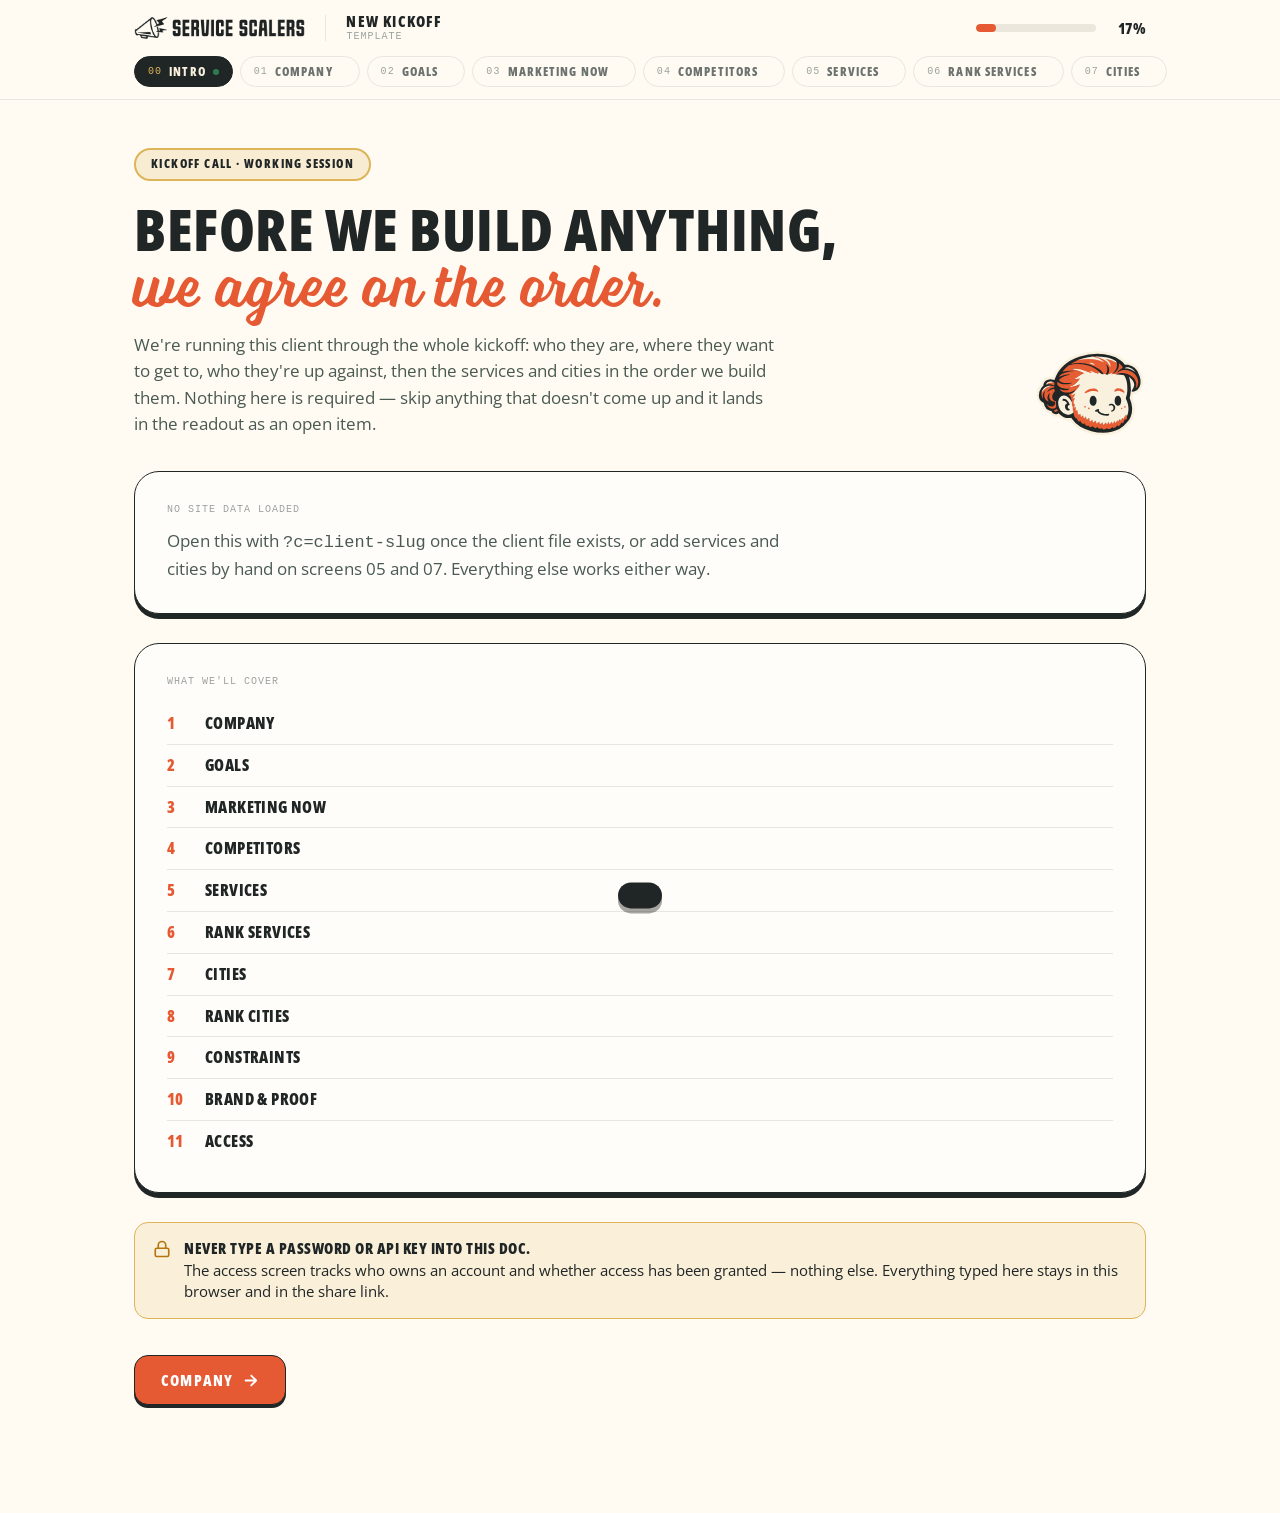
==== index.html @ 8a92b838 "Master kickoff doc — 13-module template with a client JSON contract Generalises the Benjamin Frankli" ====
<!DOCTYPE html>
<html lang="en">
<head>
<meta charset="utf-8">
<meta name="viewport" content="width=device-width, initial-scale=1">
<meta http-equiv="Content-Security-Policy" content="default-src 'self'; style-src 'self' 'unsafe-inline' https://fonts.googleapis.com; font-src 'self' https://fonts.gstatic.com; img-src 'self' data:; script-src 'self'; connect-src 'self'; base-uri 'none'; form-action 'none'; object-src 'none'">
<meta name="robots" content="noindex, nofollow">
<title>Service Scalers — Kickoff Doc</title>
<link rel="preconnect" href="https://fonts.googleapis.com">
<link rel="preconnect" href="https://fonts.gstatic.com" crossorigin>
<link rel="stylesheet" href="https://fonts.googleapis.com/css2?family=JetBrains+Mono:wght@500&display=swap">
<link rel="stylesheet" href="css/kickoff.css">
</head>
<body>

<header>
  <div class="hbar">
    <img src="assets/logo-horizontal-charcoal.png" alt="Service Scalers">
    <div class="divider"></div>
    <div class="client">
      <span id="clientName">Loading…</span>
      <span class="sub" id="clientSub">&nbsp;</span>
    </div>
    <div class="saved" id="saved">Saved</div>
    <div class="prog">
      <div class="progtrack"><div class="progfill" id="pfill" style="width:0%"></div></div>
      <div class="progpct" id="ppct">0%</div>
    </div>
  </div>
  <div class="steps" id="pills"></div>
</header>

<main class="wrap">
  <div id="boot" class="card" style="margin-top:44px">Loading kickoff…</div>
  <div class="section" id="mount"></div>
</main>

<div class="toast" id="toast"></div>

<script type="module" src="js/app.js"></script>
</body>
</html>
---- css/kickoff.css ----
/* ============================================================
   Service Scalers — Master Kickoff Doc
   Design system per noiceboom.github.io/service-scalers-design-guide
   ============================================================ */

@font-face{font-family:"OpenSansVar";src:url("../fonts/OpenSans-VariableFont.woff2") format("woff2");font-weight:300 800;font-display:swap}
@font-face{font-family:"OSCondensed";src:url("../fonts/OpenSans_Condensed-ExtraBold.woff2") format("woff2");font-weight:800;font-display:swap}
@font-face{font-family:"Voltage";src:url("../fonts/Voltage.woff2") format("woff2");font-weight:400;font-display:swap}

:root{
  --orange:#e55933; --orange-h:#c44820; --soft-orange:#fdeae1;
  --char:#202526; --cream:#f9f1de; --body:#fffbf2; --light:#fffdf9;
  --gold:#ddb458; --green-text:#4a5a53; --muted:#6b7270; --faint:#9ca29f;
  --line:#e8e6e1; --track:#ece7dc;
  --ok:#2e7d4f; --warn:#b6760f; --risk:#b54320; --setup:#7b8a85;
  --ease:cubic-bezier(.25,.46,.45,.94);
  --sh-sm:0 3px 0 0 var(--char); --sh:0 5px 0 0 var(--char); --sh-lg:0 8px 0 0 var(--char);
}

*{box-sizing:border-box}
html,body{margin:0;padding:0;background:var(--body)}
body{font-family:"OpenSansVar","Open Sans",system-ui,sans-serif;color:var(--char);
  -webkit-font-smoothing:antialiased;font-size:15px;line-height:1.55}
button{font-family:inherit;color:inherit}
input,textarea,select{font-family:inherit;color:inherit}
input:focus,textarea:focus,select:focus{outline:none}
a{color:var(--orange);text-decoration:none}
a:hover{color:var(--orange-h)}

.cond{font-family:"OSCondensed",sans-serif;font-weight:800;letter-spacing:.3px}
.mono{font-family:"JetBrains Mono",ui-monospace,monospace;letter-spacing:.6px}
.volt{font-family:"Voltage",cursive;font-weight:400;letter-spacing:0;text-transform:none;color:var(--orange)}
.wrap{max-width:1060px;margin:0 auto;padding:0 24px}
[hidden]{display:none !important}

/* ── header ───────────────────────────────────────────── */
header{position:sticky;top:0;z-index:60;background:var(--body);border-bottom:1px solid var(--line)}
.hbar{max-width:1060px;margin:0 auto;padding:14px 24px;display:flex;align-items:center;gap:20px}
.hbar img{height:24px;width:auto}
.divider{width:1px;height:26px;background:var(--line);flex:none}
.client{font-family:"OSCondensed",sans-serif;font-weight:800;font-size:15px;letter-spacing:1.2px;
  text-transform:uppercase;line-height:1;min-width:0}
.client .sub{display:block;font-family:"JetBrains Mono",monospace;font-weight:400;font-size:10px;
  letter-spacing:1px;color:var(--faint);margin-top:3px;text-transform:uppercase}
.saved{margin-left:auto;font-family:"JetBrains Mono",monospace;font-size:10px;letter-spacing:1px;
  color:var(--faint);text-transform:uppercase;white-space:nowrap;opacity:0;transition:opacity 300ms var(--ease)}
.saved.on{opacity:1}
.prog{display:flex;align-items:center;gap:12px;min-width:170px}
.progtrack{flex:1;height:8px;background:var(--track);border-radius:999px;overflow:hidden}
.progfill{height:100%;background:var(--orange);border-radius:999px;transition:width 300ms var(--ease)}
.progpct{font-family:"OSCondensed",sans-serif;font-weight:800;font-size:15px;letter-spacing:.3px;
  line-height:1;width:38px;text-align:right}

.steps{max-width:1060px;margin:0 auto;padding:0 24px 12px;display:flex;gap:7px;overflow-x:auto;scrollbar-width:none}
.steps::-webkit-scrollbar{display:none}
.pill{display:flex;align-items:center;gap:7px;background:transparent;border:1px solid var(--line);
  border-radius:999px;padding:6px 13px;cursor:pointer;white-space:nowrap;font-family:"OSCondensed",sans-serif;
  font-weight:800;font-size:12px;letter-spacing:1.1px;text-transform:uppercase;color:var(--muted);
  transition:all 150ms var(--ease)}
.pill:hover{border-color:var(--char);color:var(--char)}
.pill b{font-family:"JetBrains Mono",monospace;font-weight:500;font-size:10px;color:var(--faint)}
.pill.on{background:var(--char);border-color:var(--char);color:var(--cream)}
.pill.on b{color:var(--gold)}
.pill .dot{width:6px;height:6px;border-radius:999px;background:transparent;flex:none}
.pill[data-st="done"] .dot{background:var(--ok)}
.pill[data-st="partial"] .dot{background:var(--gold)}
.pill[data-st="skipped"] .dot{background:var(--faint)}

/* ── typography ───────────────────────────────────────── */
.eyebrow{display:inline-block;font-family:"OSCondensed",sans-serif;font-weight:800;font-size:12px;
  letter-spacing:1.4px;text-transform:uppercase;background:rgba(221,180,88,.2);border:2px solid var(--gold);
  border-radius:999px;padding:5px 15px;margin-bottom:20px}
h1{margin:0;font-family:"OSCondensed",sans-serif;font-weight:800;font-size:clamp(34px,5.4vw,58px);
  line-height:.96;letter-spacing:.5px;text-transform:uppercase;text-wrap:balance}
h1 .volt{font-size:clamp(36px,5.7vw,62px);line-height:.62;display:inline-block;padding-top:8px}
h2{margin:0;font-family:"OSCondensed",sans-serif;font-weight:800;font-size:clamp(25px,3.5vw,38px);
  line-height:1;letter-spacing:.5px;text-transform:uppercase}
h3{margin:0;font-family:"OSCondensed",sans-serif;font-weight:800;font-size:19px;letter-spacing:.5px;
  text-transform:uppercase;line-height:1.1}
.lede{margin:20px 0 0;font-size:17px;line-height:1.55;color:var(--green-text);max-width:640px;text-wrap:pretty}
.mlabel{font-family:"JetBrains Mono",monospace;font-size:10px;letter-spacing:1px;color:var(--faint);
  text-transform:uppercase}
.sechead{display:flex;align-items:baseline;gap:14px;margin:0 0 8px;flex-wrap:wrap}
.secnum{font-family:"OSCondensed",sans-serif;font-weight:800;font-size:15px;letter-spacing:1.4px;color:var(--orange)}

/* ── surfaces ─────────────────────────────────────────── */
.card{background:var(--light);border:1px solid var(--char);border-radius:25px;box-shadow:var(--sh);
  padding:30px 32px;margin-bottom:29px}
.card.tight{padding:22px 24px;border-radius:18px;box-shadow:var(--sh-sm);margin-bottom:14px}
.dark{background:var(--char);color:var(--cream);border-radius:25px;padding:34px 36px;margin-bottom:29px}
.dark h2,.dark h3{color:var(--cream)}
.dark .mlabel{color:#8d9490}
.dark a{color:var(--gold)}

/* ── buttons ──────────────────────────────────────────── */
.btn{display:inline-flex;align-items:center;gap:9px;font-family:"OSCondensed",sans-serif;font-weight:800;
  font-size:15px;letter-spacing:1.2px;text-transform:uppercase;background:var(--orange);color:#fff;
  border:1px solid var(--char);border-radius:14px;padding:14px 26px;cursor:pointer;box-shadow:var(--sh-sm);
  transition:transform 150ms var(--ease),box-shadow 150ms var(--ease),background 150ms var(--ease)}
.btn:hover{background:var(--orange-h);transform:translateY(2px);box-shadow:0 1px 0 0 var(--char)}
.btn.ghost{background:var(--light);color:var(--char)}
.btn.ghost:hover{background:var(--track)}
.btn.dark{background:var(--char);color:var(--cream)}
.btn.dark:hover{background:#000}
.btn.sm{font-size:12px;padding:9px 16px;border-radius:10px;letter-spacing:1px}
.btn.xs{font-size:11px;padding:6px 11px;border-radius:8px;letter-spacing:.9px;box-shadow:none;border-color:var(--line)}
.btn.xs:hover{transform:none;box-shadow:none;border-color:var(--char)}
.btn:disabled{opacity:.4;cursor:not-allowed;transform:none;box-shadow:var(--sh-sm)}
.navrow{display:flex;gap:12px;flex-wrap:wrap;align-items:center;padding:12px 0 110px}
.navrow .hint{font-size:14px;color:var(--muted)}

/* ── field kit ────────────────────────────────────────── */
.fields{display:grid;grid-template-columns:repeat(auto-fit,minmax(240px,1fr));gap:18px 20px}
.fields.one{grid-template-columns:1fr}
.fields.two{grid-template-columns:repeat(auto-fit,minmax(300px,1fr))}
.f{display:flex;flex-direction:column;min-width:0}
.f.wide{grid-column:1/-1}
.f > label{font-family:"OSCondensed",sans-serif;font-weight:800;font-size:12px;letter-spacing:1.3px;
  text-transform:uppercase;color:var(--char);margin-bottom:7px}
.f .help{font-size:13px;color:var(--muted);margin-top:6px;line-height:1.45}
.f input[type=text],.f input[type=tel],.f input[type=email],.f input[type=number],.f textarea,.f select{
  width:100%;border:1px solid var(--char);border-radius:12px;background:var(--body);padding:12px 14px;
  font-size:15px;transition:border-color 150ms var(--ease),background 150ms var(--ease)}
.f input:focus,.f textarea:focus,.f select:focus{background:var(--light);box-shadow:var(--sh-sm)}
.f input::placeholder,.f textarea::placeholder{color:var(--faint)}
.f textarea{resize:vertical;min-height:88px;line-height:1.55}
.f select{cursor:pointer;appearance:none;
  background-image:url("data:image/svg+xml;utf8,<svg xmlns='http://www.w3.org/2000/svg' width='14' height='14' viewBox='0 0 24 24' fill='none' stroke='%236b7270' stroke-width='3' stroke-linecap='round' stroke-linejoin='round'><path d='m6 9 6 6 6-6'/></svg>");
  background-repeat:no-repeat;background-position:right 14px center;padding-right:38px}
.pre{position:relative;display:flex;align-items:center}
.pre .sym{position:absolute;left:14px;font-family:"OSCondensed",sans-serif;font-weight:800;font-size:15px;
  color:var(--muted);pointer-events:none}
.pre.sfx .sym{left:auto;right:14px}
/* the shorthand `padding` on .f input[type=…] outranks a bare `.pre input`,
   so these need the same specificity or the symbol overlaps the value */
.f .pre input[type=text]{padding-left:32px}
.f .pre.sfx input[type=text]{padding-left:14px;padding-right:36px}

/* chips */
.chips{display:flex;flex-wrap:wrap;gap:8px}
.chip{font-family:"OSCondensed",sans-serif;font-weight:800;font-size:12px;letter-spacing:1px;
  text-transform:uppercase;border:1px solid var(--char);border-radius:10px;padding:8px 14px;cursor:pointer;
  background:var(--body);color:var(--muted);transition:all 150ms var(--ease)}
.chip:hover{background:var(--track);color:var(--char)}
.chip.on{background:var(--char);color:var(--cream);box-shadow:var(--sh-sm)}
.chip.sm{font-size:11px;padding:5px 9px;border-radius:6px;letter-spacing:.9px}
.chip.strike{background:var(--body);color:var(--faint);border-color:var(--line);text-decoration:line-through}

/* toggle */
.tog{display:inline-flex;align-items:center;gap:11px;cursor:pointer;background:none;border:none;padding:0}
.tog .sw{width:44px;height:26px;border-radius:999px;background:var(--track);border:1px solid var(--char);
  position:relative;flex:none;transition:background 150ms var(--ease)}
.tog .sw::after{content:"";position:absolute;top:2px;left:2px;width:20px;height:20px;border-radius:999px;
  background:var(--light);border:1px solid var(--char);transition:transform 150ms var(--ease)}
.tog.on .sw{background:var(--ok)}
.tog.on .sw::after{transform:translateX(18px)}
.tog .lbl{font-family:"OSCondensed",sans-serif;font-weight:800;font-size:13px;letter-spacing:1.1px;
  text-transform:uppercase}

/* repeatable rows */
.rows{display:flex;flex-direction:column;gap:10px}
.rrow{display:grid;gap:10px;align-items:start;background:var(--body);border:1px solid var(--line);
  border-radius:14px;padding:12px 12px 12px 14px}
.rrow .del{flex:none;width:32px;height:32px;border:1px solid var(--line);border-radius:9px;background:var(--light);
  cursor:pointer;display:flex;align-items:center;justify-content:center;color:var(--muted);padding:0;align-self:center}
.rrow .del:hover{border-color:var(--risk);color:var(--risk)}
.rrow input,.rrow select,.rrow textarea{width:100%;border:1px solid var(--line);border-radius:9px;
  background:var(--light);padding:10px 12px;font-size:14px}
.rrow input:focus,.rrow select:focus,.rrow textarea:focus{border-color:var(--char)}
.rrow textarea{min-height:40px;resize:vertical}
.rowhead{display:grid;gap:10px;padding:0 46px 0 14px;margin-bottom:2px}
.rowhead span{font-family:"JetBrains Mono",monospace;font-size:9px;letter-spacing:1px;color:var(--faint);
  text-transform:uppercase}
.emptyrows{font-size:14px;color:var(--muted);padding:14px 0 4px}

/* status pills */
.stat{display:inline-flex;align-items:center;gap:7px;font-family:"OSCondensed",sans-serif;font-weight:800;
  font-size:11px;letter-spacing:1px;text-transform:uppercase;border-radius:999px;padding:6px 12px;
  border:1px solid;cursor:pointer;background:var(--body);color:var(--muted);border-color:var(--line);
  transition:all 150ms var(--ease)}
.stat .d{width:7px;height:7px;border-radius:999px;background:currentColor;flex:none}
.stat:hover{border-color:var(--char)}
.stat.on.granted{background:rgba(46,125,79,.12);color:var(--ok);border-color:var(--ok)}
.stat.on.pending{background:rgba(221,180,88,.22);color:var(--warn);border-color:var(--warn)}
.stat.on.blocked{background:rgba(181,67,32,.1);color:var(--risk);border-color:var(--risk)}
.stat.on.na{background:var(--track);color:var(--muted);border-color:var(--muted)}

/* badges */
.badge{font-family:"JetBrains Mono",monospace;font-size:9px;letter-spacing:.8px;text-transform:uppercase;
  padding:3px 7px;border-radius:6px;border:1px solid;white-space:nowrap}
.b-page{color:var(--ok);border-color:var(--ok);background:rgba(46,125,79,.08)}
.b-ver{color:var(--warn);border-color:var(--warn);background:rgba(182,118,15,.09)}
.b-st,.b-sub{color:var(--muted);border-color:var(--line);background:var(--body)}
.b-risk{color:var(--risk);border-color:var(--risk);background:rgba(181,67,32,.08)}

/* ── skip banner ──────────────────────────────────────── */
.skiprow{display:flex;align-items:center;gap:14px;flex-wrap:wrap;margin:24px 0 26px}
.skipbtn{display:inline-flex;align-items:center;gap:9px;font-family:"OSCondensed",sans-serif;font-weight:800;
  font-size:12px;letter-spacing:1.2px;text-transform:uppercase;background:var(--body);color:var(--muted);
  border:1px solid var(--line);border-radius:10px;padding:9px 15px;cursor:pointer;transition:all 150ms var(--ease)}
.skipbtn:hover{border-color:var(--char);color:var(--char)}
.skipbtn.on{background:rgba(221,180,88,.22);border-color:var(--gold);color:var(--warn)}
.skipnote{font-size:14px;color:var(--warn)}
.section.skipped .body{opacity:.35;pointer-events:none;filter:grayscale(.4)}

/* ── confirm grid ─────────────────────────────────────── */
.tools{display:flex;gap:10px;flex-wrap:wrap;align-items:center;margin:24px 0 22px}
.count{font-family:"OSCondensed",sans-serif;font-weight:800;font-size:15px;letter-spacing:.3px;padding:9px 16px;
  border:1px solid var(--char);border-radius:10px;background:var(--light);box-shadow:var(--sh-sm);white-space:nowrap}
.count i{font-style:normal;color:var(--orange)}
.grid{display:grid;grid-template-columns:repeat(auto-fill,minmax(320px,1fr));gap:14px}
.item{background:var(--light);border:1px solid var(--char);border-radius:14px;box-shadow:var(--sh-sm);
  padding:14px 16px;transition:opacity 150ms var(--ease),background 150ms var(--ease)}
.item.off{opacity:.42;background:var(--track)}
.itop{display:flex;align-items:flex-start;gap:12px}
.check{flex:none;width:26px;height:26px;margin-top:1px;border:2px solid var(--char);border-radius:8px;
  background:var(--light);cursor:pointer;display:flex;align-items:center;justify-content:center;padding:0;
  transition:background 150ms var(--ease)}
.check.on{background:var(--ok);border-color:var(--ok)}
.check svg{opacity:0}
.check.on svg{opacity:1}
.iname{flex:1;min-width:0}
.iname .n{font-family:"OSCondensed",sans-serif;font-weight:800;font-size:18px;letter-spacing:.5px;
  text-transform:uppercase;line-height:1.1;cursor:pointer}
.iname .m{display:flex;gap:6px;flex-wrap:wrap;align-items:center;margin-top:5px}
.subs{display:flex;flex-wrap:wrap;gap:6px;margin:12px 0 0;padding-top:11px;border-top:1px solid var(--line)}
.notebtn{margin-top:11px;background:transparent;border:none;padding:0;cursor:pointer;
  font-family:"JetBrains Mono",monospace;font-size:10px;letter-spacing:1px;text-transform:uppercase;
  color:var(--faint);display:inline-flex;align-items:center;gap:6px}
.notebtn:hover{color:var(--orange)}
.notebtn.has{color:var(--ok)}
.note{width:100%;margin-top:12px;border:1px solid var(--line);border-radius:10px;background:var(--body);
  padding:10px 13px;font-size:14px;resize:vertical;min-height:42px;line-height:1.5}
.note:focus{border-color:var(--char)}
.newrow{display:flex;gap:10px;flex-wrap:wrap;margin-top:20px}
.tin{flex:1;min-width:220px;border:1px solid var(--char);border-radius:14px;background:var(--body);
  padding:13px 16px;font-size:15px}
.tin::placeholder{color:var(--faint)}
.gtitle{display:flex;align-items:center;gap:12px;margin:30px 0 14px}
.gtitle .t{font-family:"OSCondensed",sans-serif;font-weight:800;font-size:16px;letter-spacing:1.4px;text-transform:uppercase}
.gtitle .r{flex:1;height:1px;background:var(--line)}

/* ── rank ─────────────────────────────────────────────── */
.row{display:flex;align-items:center;gap:14px;background:var(--light);border:1px solid var(--char);
  border-radius:14px;box-shadow:var(--sh-sm);padding:12px 14px;margin-bottom:10px;
  transition:box-shadow 150ms var(--ease),transform 150ms var(--ease)}
.row.drag{box-shadow:var(--sh-lg);transform:scale(1.015) rotate(-.35deg);pointer-events:none;position:relative;
  z-index:30;background:var(--soft-orange)}
.row.hot{background:var(--soft-orange)}
.grip{flex:none;width:34px;height:38px;border:1px solid var(--char);border-radius:10px;background:var(--body);
  cursor:grab;display:flex;align-items:center;justify-content:center;padding:0;touch-action:none}
.grip:active{cursor:grabbing}
.grip:focus-visible{outline:2px solid var(--orange);outline-offset:2px}
.pos{flex:none;width:40px;text-align:center;font-family:"OSCondensed",sans-serif;font-weight:800;font-size:26px;
  line-height:1;letter-spacing:.3px}
.rname{flex:1;min-width:0}
.rname .n{font-family:"OSCondensed",sans-serif;font-weight:800;font-size:19px;letter-spacing:.5px;
  text-transform:uppercase;line-height:1.1}
.rname .s{font-size:13px;color:var(--muted);margin-top:3px;overflow:hidden;text-overflow:ellipsis;white-space:nowrap}
.arrows{flex:none;display:flex;flex-direction:column;gap:3px}
.arrow{width:30px;height:18px;border:1px solid var(--line);border-radius:5px;background:var(--body);
  cursor:pointer;padding:0;display:flex;align-items:center;justify-content:center;color:var(--muted)}
.arrow:hover{border-color:var(--char);color:var(--char)}
.arrow:disabled{opacity:.25;cursor:not-allowed}
.tier{display:flex;align-items:center;gap:12px;margin:22px 0 12px}
.tier:first-child{margin-top:0}
.tier .lab{font-family:"OSCondensed",sans-serif;font-weight:800;font-size:12px;letter-spacing:1.4px;
  text-transform:uppercase;padding:5px 13px;border-radius:999px;border:1px solid}
.t1{color:#fff;background:var(--orange);border-color:var(--char)}
.t2{color:var(--char);background:rgba(221,180,88,.35);border-color:var(--gold)}
.t3{color:var(--muted);background:var(--body);border-color:var(--line)}
.tier .r{flex:1;height:1px;background:var(--line)}
.tier .c{font-family:"JetBrains Mono",monospace;font-size:10px;letter-spacing:1px;color:var(--faint);text-transform:uppercase}

/* ── readout ──────────────────────────────────────────── */
.tabs{display:flex;gap:8px;flex-wrap:wrap;margin:24px 0 22px}
.kpis{display:grid;grid-template-columns:repeat(auto-fit,minmax(140px,1fr));gap:24px}
.kpi .v{font-family:"OSCondensed",sans-serif;font-weight:800;font-size:52px;line-height:1;letter-spacing:.3px}
.kpi .l{font-family:"OSCondensed",sans-serif;font-weight:800;font-size:11px;letter-spacing:1.4px;
  text-transform:uppercase;margin-top:7px;color:var(--muted)}
.dark .kpi .l{color:#8d9490}
.sumcols{display:grid;grid-template-columns:repeat(auto-fit,minmax(300px,1fr));gap:24px}
.olist{list-style:none;padding:0;margin:12px 0 0}
.olist li{display:flex;gap:12px;padding:8px 0;border-bottom:1px solid var(--line);align-items:baseline}
.olist li:last-child{border-bottom:none}
.olist .k{font-family:"OSCondensed",sans-serif;font-weight:800;font-size:16px;letter-spacing:.3px;width:26px;
  flex:none;color:var(--orange)}
.olist .v{font-family:"OSCondensed",sans-serif;font-weight:800;font-size:16px;letter-spacing:.4px;
  text-transform:uppercase;line-height:1.2}
.olist .x{margin-left:auto;flex:none}
.dl{display:grid;grid-template-columns:minmax(150px,auto) 1fr;gap:9px 20px;margin-top:14px}
.dl dt{font-family:"OSCondensed",sans-serif;font-weight:800;font-size:12px;letter-spacing:1.2px;
  text-transform:uppercase;color:var(--muted);padding-top:2px}
.dl dd{margin:0;font-size:15px;line-height:1.5;min-width:0;overflow-wrap:anywhere}
.dark .dl dt{color:#8d9490}
.open{display:flex;gap:12px;padding:11px 0;border-bottom:1px solid var(--line);align-items:baseline;flex-wrap:wrap}
.open:last-child{border-bottom:none}
.open .w{font-family:"OSCondensed",sans-serif;font-size:15px;text-transform:uppercase;font-weight:800;
  letter-spacing:.4px;min-width:170px}
.open .d{flex:1;min-width:200px;font-size:14px;color:var(--green-text)}
.excl{display:flex;flex-wrap:wrap;gap:7px;margin-top:12px}
pre.raw{background:var(--char);color:var(--cream);border-radius:14px;padding:20px;overflow:auto;max-height:460px;
  font-family:"JetBrains Mono",monospace;font-size:11.5px;line-height:1.6;letter-spacing:0}

/* ── misc ─────────────────────────────────────────────── */
.toast{position:fixed;left:50%;bottom:28px;transform:translateX(-50%) translateY(140%);background:var(--char);
  color:var(--cream);border-radius:14px;padding:13px 22px;font-family:"OSCondensed",sans-serif;font-weight:800;
  font-size:14px;letter-spacing:1.2px;text-transform:uppercase;z-index:200;box-shadow:0 5px 0 0 rgba(0,0,0,.35);
  transition:transform 300ms var(--ease)}
.toast.on{transform:translateX(-50%) translateY(0)}
.sam{width:112px;height:auto;transform-origin:50% 90%;animation:sway 4s ease-in-out infinite}
@keyframes sway{0%{transform:rotate(-6deg)}50%{transform:rotate(-1deg)}100%{transform:rotate(-6deg)}}
.hero{display:grid;grid-template-columns:1fr auto;gap:30px;align-items:end;padding:8px 0 34px}
.section{padding:40px 0 0}
.warn{display:flex;gap:13px;align-items:flex-start;background:rgba(221,180,88,.16);border:1px solid var(--gold);
  border-radius:14px;padding:15px 18px;margin-bottom:24px;font-size:14.5px;line-height:1.5;color:var(--char)}
.warn svg{flex:none;margin-top:2px;color:var(--warn)}
.warn strong{font-family:"OSCondensed",sans-serif;font-weight:800;letter-spacing:.5px;text-transform:uppercase}

@media (max-width:760px){
  .hero{grid-template-columns:1fr}.sam{display:none}
  .card{padding:22px 20px;border-radius:20px}
  .dark{padding:24px 22px;border-radius:20px}
  .pos{width:30px;font-size:21px}.arrows{display:none}
  .prog{min-width:96px}.client .sub{display:none}.saved{display:none}
  .dl{grid-template-columns:1fr;gap:3px 0}
  .dl dd{margin-bottom:10px}
  .rrow{grid-template-columns:1fr !important}
  .rowhead{display:none !important}
}
@media print{
  header,.steps,.navrow,.tools,.arrows,.grip,.toast,.tabs,.skiprow,.notebtn,.newrow{display:none!important}
  body{background:#fff}
  .card,.dark{box-shadow:none;break-inside:avoid}
  .dark{background:#fff;color:var(--char);border:1px solid var(--char)}
  .dark h2,.dark h3,.dark .kpi .v{color:var(--char)}
  .dark .mlabel,.dark .kpi .l,.dark .dl dt{color:var(--muted)}
  pre.raw{background:#fff;color:var(--char);border:1px solid var(--line)}
}
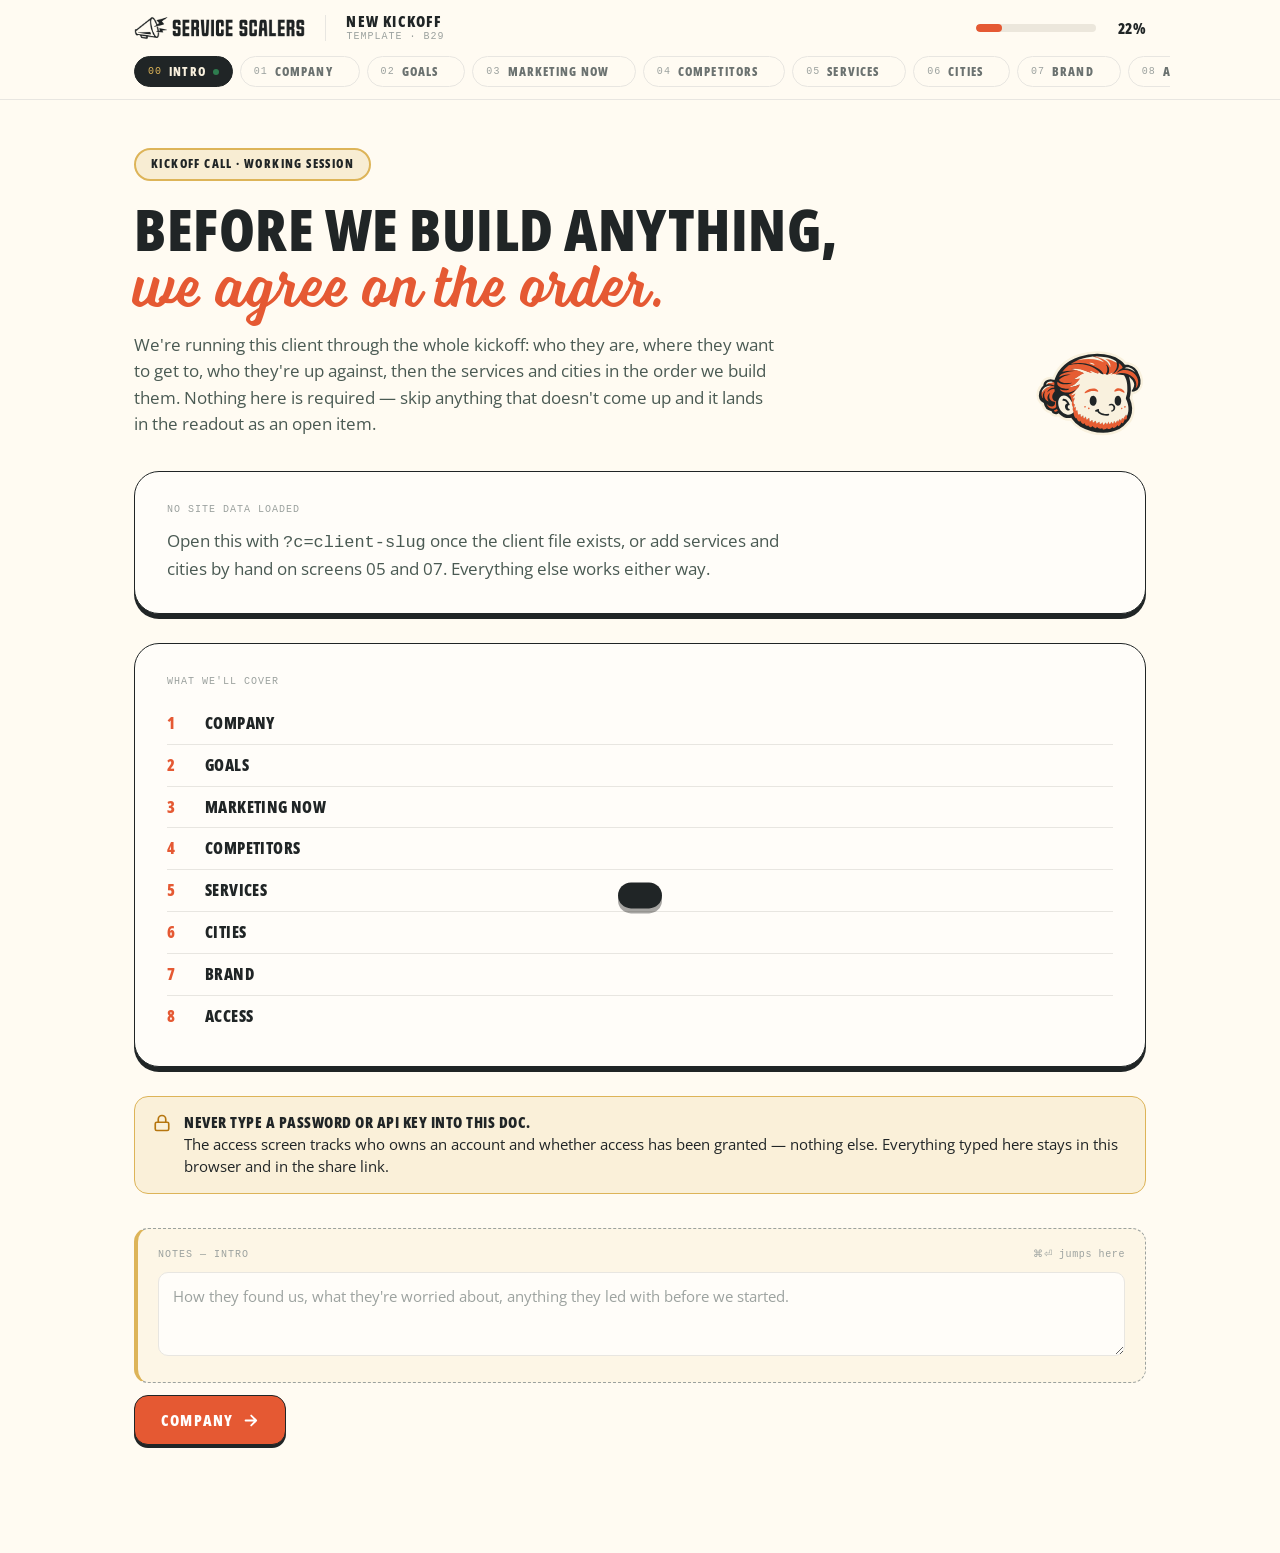
==== commit 03831979: "b29 — fix logo previews, which the CSP had been blocking outright The uploaded-file preview never re" ====
--- a/index.html
+++ b/index.html
@@ -3,7 +3,7 @@
 <head>
 <meta charset="utf-8">
 <meta name="viewport" content="width=device-width, initial-scale=1">
-<meta http-equiv="Content-Security-Policy" content="default-src 'self'; style-src 'self' 'unsafe-inline' https://fonts.googleapis.com; font-src 'self' https://fonts.gstatic.com; img-src 'self' data:; script-src 'self'; connect-src 'self'; base-uri 'none'; form-action 'none'; object-src 'none'">
+<meta http-equiv="Content-Security-Policy" content="default-src 'self'; style-src 'self' 'unsafe-inline' https://fonts.googleapis.com; font-src 'self' https://fonts.gstatic.com; img-src 'self' data: blob:; script-src 'self'; connect-src 'self'; base-uri 'none'; form-action 'none'; object-src 'none'">
 <meta name="robots" content="noindex, nofollow">
 <title>Service Scalers — Kickoff Doc</title>
 <link rel="preconnect" href="https://fonts.googleapis.com">
--- a/css/kickoff.css
+++ b/css/kickoff.css
@@ -135,6 +135,165 @@
    so these need the same specificity or the symbol overlaps the value */
 .f .pre input[type=text]{padding-left:32px}
 .f .pre.sfx input[type=text]{padding-left:14px;padding-right:36px}
+
+/* bipolar scales */
+.sc{gap:0}
+.schead{display:flex;align-items:baseline;justify-content:space-between;gap:14px;margin-bottom:12px}
+.schead label{margin-bottom:0}
+.scval{font-family:"OSCondensed",sans-serif;font-weight:800;font-size:15px;letter-spacing:.8px;
+  text-transform:uppercase;color:var(--orange);text-align:right}
+.sc.unset .scval{color:var(--track)}
+.scrange::-webkit-slider-runnable-track{background:var(--track)}
+.sc:not(.unset) .scrange::-webkit-slider-runnable-track{
+  background:linear-gradient(90deg,var(--gold),var(--orange))}
+.sc.unset .scrange::-webkit-slider-thumb{border-style:dashed;border-color:var(--faint);box-shadow:none}
+.fields.scales{grid-template-columns:repeat(auto-fit,minmax(300px,1fr));gap:28px 34px}
+
+/* uploads */
+.updrop{display:flex;flex-direction:column;align-items:center;justify-content:center;gap:5px;
+  border:2px dashed var(--line);border-radius:14px;background:var(--body);padding:26px 18px;cursor:pointer;
+  transition:all 150ms var(--ease);text-align:center}
+.updrop:hover{border-color:var(--char);background:var(--light)}
+.updrop input[type=file]{position:absolute;width:1px;height:1px;opacity:0;pointer-events:none}
+.upcta{font-family:"OSCondensed",sans-serif;font-weight:800;font-size:14px;letter-spacing:1.2px;
+  text-transform:uppercase;color:var(--char)}
+.uphint{font-size:13px;color:var(--muted)}
+.upfile{display:flex;align-items:center;gap:14px;border:1px solid var(--char);border-radius:14px;
+  background:var(--light);box-shadow:var(--sh-sm);padding:12px 14px}
+.upthumb{width:52px;height:52px;object-fit:contain;background:var(--body);border:1px solid var(--line);
+  border-radius:10px;flex:none}
+.upicon{width:52px;height:52px;flex:none;border:1px solid var(--line);border-radius:10px;background:var(--body);
+  display:flex;align-items:center;justify-content:center;color:var(--ok)}
+.upmeta{flex:1;min-width:0}
+.upname{font-family:"OSCondensed",sans-serif;font-weight:800;font-size:15px;letter-spacing:.4px;
+  overflow:hidden;text-overflow:ellipsis;white-space:nowrap}
+.upsize{font-family:"JetBrains Mono",monospace;font-size:10px;letter-spacing:.6px;color:var(--faint);margin-top:3px}
+.upfile .btn{flex:none}
+
+/* channel picker */
+.pickhead{display:flex;align-items:flex-start;justify-content:space-between;gap:20px;flex-wrap:wrap}
+.pickhead p{margin:6px 0 0;font-size:14px;color:var(--muted);line-height:1.5}
+.pickcount{text-align:right;line-height:1;white-space:nowrap}
+.pickcount .v{font-family:"OSCondensed",sans-serif;font-weight:800;font-size:44px;letter-spacing:.3px;color:var(--char)}
+.pickcount .v.zero{color:var(--track)}
+.pickcount .l{font-family:"OSCondensed",sans-serif;font-weight:800;font-size:11px;letter-spacing:1.4px;
+  text-transform:uppercase;color:var(--faint);margin-left:6px}
+.pickfilter{display:flex;align-items:center;gap:11px;border:1px solid var(--char);border-radius:14px;
+  background:var(--body);padding:0 16px;margin:22px 0 6px}
+.pickfilter svg{flex:none;color:var(--muted)}
+.pickfilter input{flex:1;border:none;background:transparent;padding:13px 0;font-size:15px}
+.pickfilter input::placeholder{color:var(--faint)}
+.pickcat{font-family:"JetBrains Mono",monospace;font-size:10px;letter-spacing:1px;color:var(--faint);
+  text-transform:uppercase;margin:24px 0 10px}
+.pickcat.hide,.tile.hide{display:none}
+.pickgrid{display:grid;grid-template-columns:repeat(auto-fill,minmax(228px,1fr));gap:10px;align-items:start}
+.pickgrid .tile .subs{gap:5px}
+.pickgrid .tile .notebtn{margin-top:9px}
+.pickgrid .tile .note{margin-top:8px;font-size:13px;min-height:36px}
+.tile{border:1px solid var(--line);border-radius:12px;background:var(--body);overflow:hidden;
+  transition:border-color 150ms var(--ease),box-shadow 150ms var(--ease)}
+.tile:hover{border-color:var(--char)}
+.tile.on{border-color:var(--char);background:var(--light);box-shadow:var(--sh-sm)}
+.tilebtn{display:flex;align-items:flex-start;gap:10px;width:100%;background:transparent;border:none;
+  padding:13px 14px;cursor:pointer;text-align:left;font-size:14.5px;line-height:1.3}
+.tilebtn .box{flex:none;width:19px;height:19px;margin-top:1px;border:2px solid var(--faint);border-radius:5px;
+  display:flex;align-items:center;justify-content:center;background:var(--light);transition:all 150ms var(--ease)}
+.tilebtn .box svg{opacity:0}
+.tilebadges{display:flex;flex-wrap:wrap;gap:5px;margin-top:6px}
+.tile.on .tilebtn .box{background:var(--orange);border-color:var(--orange)}
+.tile.on .tilebtn .box svg{opacity:1}
+.tile.on .tilebtn{font-weight:600}
+.tiledetail{border-top:1px solid var(--line);padding:10px 12px 12px;background:var(--light)}
+.seg{display:grid;grid-template-columns:1fr 1fr 1fr;border:1px solid var(--char);border-radius:8px;overflow:hidden}
+.segbtn{background:var(--body);border:none;border-right:1px solid var(--char);padding:7px 4px;cursor:pointer;
+  font-family:"OSCondensed",sans-serif;font-weight:800;font-size:10.5px;letter-spacing:1px;text-transform:uppercase;
+  color:var(--muted);transition:all 150ms var(--ease)}
+.segbtn:last-child{border-right:none}
+.segbtn:hover{background:var(--track)}
+.segbtn.on.good{background:var(--ok);color:#fff}
+.segbtn.on.high{background:var(--orange);color:#fff}
+.segbtn.on.med{background:var(--gold);color:var(--char)}
+.segbtn.on.low{background:var(--setup);color:#fff}
+.segbtn.on.mixed{background:var(--warn);color:#fff}
+.segbtn.on.waste{background:var(--risk);color:#fff}
+.tilerow{display:flex;align-items:center;gap:8px;margin-top:9px}
+.tilerow label{flex:none;font-family:"JetBrains Mono",monospace;font-size:9.5px;letter-spacing:.8px;
+  text-transform:uppercase;color:var(--faint)}
+.tilerow input{flex:1;min-width:0;border:1px solid var(--line);border-radius:7px;background:var(--body);
+  padding:6px 9px;font-size:13.5px;font-family:"OSCondensed",sans-serif;font-weight:800;letter-spacing:.3px}
+.tilerow input:focus{border-color:var(--char)}
+.tilenote{width:100%;margin-top:8px;border:1px solid var(--line);border-radius:7px;background:var(--body);
+  padding:7px 9px;font-size:13px;line-height:1.45;resize:vertical;min-height:34px}
+.tilenote:focus{border-color:var(--char)}
+.tilenote::placeholder,.tilerow input::placeholder{color:var(--faint)}
+.pickother{margin-top:26px;padding-top:20px;border-top:1px solid var(--line)}
+.pickempty{font-size:14px;color:var(--muted);padding:14px 0}
+
+/* radius search */
+.radiuslist{margin-top:12px;border:1px solid var(--line);border-radius:12px;background:var(--body);
+  max-height:320px;overflow-y:auto}
+.radrow{display:flex;align-items:center;gap:12px;width:100%;padding:9px 14px;border:none;
+  border-bottom:1px solid var(--line);background:transparent;text-align:left;font-size:14px}
+.radrow:last-child{border-bottom:none}
+.radpick{cursor:pointer}
+.radpick:hover{background:var(--soft-orange)}
+.radname{flex:1;min-width:0;font-family:"OSCondensed",sans-serif;font-weight:800;font-size:15px;
+  letter-spacing:.4px;text-transform:uppercase;display:flex;align-items:baseline;gap:7px}
+.radst{font-family:"JetBrains Mono",monospace;font-weight:400;font-size:10px;letter-spacing:1px;color:var(--faint)}
+.radmeta{flex:none;font-family:"JetBrains Mono",monospace;font-size:10.5px;letter-spacing:.6px;color:var(--muted)}
+.radrow .btn{flex:none}
+.barbtn{width:100%;margin-top:9px;background:transparent;border:1px dashed var(--line);border-radius:7px;
+  padding:6px 8px;cursor:pointer;font-family:"OSCondensed",sans-serif;font-weight:800;font-size:10.5px;
+  letter-spacing:1px;text-transform:uppercase;color:var(--faint);transition:all 150ms var(--ease)}
+.barbtn:hover{border-color:var(--risk);color:var(--risk);border-style:solid}
+.card.excluded{border-color:var(--risk);box-shadow:0 5px 0 0 var(--risk);background:rgba(181,67,32,.03)}
+.card.excluded h3{color:var(--risk)}
+.card.excluded .chip.strike{border-color:var(--risk);color:var(--risk);background:rgba(181,67,32,.07);
+  text-decoration:none;cursor:pointer}
+.card.excluded .chip.strike:hover{background:rgba(181,67,32,.16)}
+.card.excluded .pickcount .v{color:var(--risk)}
+.card.excluded .pickcount .v.zero{color:var(--track)}
+
+/* sliders */
+.sl{gap:0}
+.slhead{display:flex;align-items:flex-end;justify-content:space-between;gap:16px;flex-wrap:wrap;margin-bottom:14px}
+.slhead label{margin-bottom:0}
+.slval{display:flex;align-items:baseline;gap:5px}
+.slnum{font-family:"OSCondensed",sans-serif;font-weight:800;font-size:40px;line-height:1;letter-spacing:.3px;
+  color:var(--orange);background:transparent;border:none;border-bottom:2px solid transparent;padding:0 2px 2px;
+  text-align:right;width:auto;max-width:220px;transition:border-color 150ms var(--ease)}
+.slnum:focus{border-bottom-color:var(--char)}
+.slnum::placeholder{color:var(--track)}
+.sl.unset .slnum{color:var(--faint)}
+.slunit{font-family:"OSCondensed",sans-serif;font-weight:800;font-size:15px;letter-spacing:1px;
+  text-transform:uppercase;color:var(--faint)}
+
+.slrange{-webkit-appearance:none;appearance:none;width:100%;height:30px;background:transparent;cursor:pointer;
+  display:block;margin:0;padding:0}
+.slrange:focus-visible{outline:none}
+.slrange::-webkit-slider-runnable-track{height:12px;border-radius:999px;border:1px solid var(--char);
+  background:linear-gradient(var(--orange),var(--orange)) 0/var(--fill,0%) 100% no-repeat,var(--track)}
+.slrange::-moz-range-track{height:12px;border-radius:999px;border:1px solid var(--char);background:var(--track)}
+.slrange::-moz-range-progress{height:12px;border-radius:999px;background:var(--orange)}
+.slrange::-webkit-slider-thumb{-webkit-appearance:none;appearance:none;width:30px;height:30px;margin-top:-10px;
+  background:var(--light);border:2px solid var(--char);border-radius:10px;box-shadow:var(--sh-sm);
+  transition:transform 150ms var(--ease),box-shadow 150ms var(--ease)}
+.slrange::-moz-range-thumb{width:26px;height:26px;background:var(--light);border:2px solid var(--char);
+  border-radius:10px;box-shadow:var(--sh-sm)}
+.slrange:active::-webkit-slider-thumb{transform:translateY(2px);box-shadow:0 1px 0 0 var(--char)}
+.slrange:focus-visible::-webkit-slider-thumb{outline:2px solid var(--orange);outline-offset:2px}
+.sl.unset .slrange::-webkit-slider-runnable-track{background:var(--track);border-color:var(--faint)}
+.sl.unset .slrange::-webkit-slider-thumb{border-color:var(--faint);border-style:dashed;box-shadow:none}
+.sl.unset .slrange::-moz-range-thumb{border-color:var(--faint);border-style:dashed;box-shadow:none}
+.sl.unset .slrange::-moz-range-progress{background:transparent}
+
+.slscale{display:flex;justify-content:space-between;font-family:"JetBrains Mono",monospace;font-size:10px;
+  letter-spacing:.6px;color:var(--faint);padding:6px 2px 0}
+.derived{margin-top:14px;padding-top:14px;border-top:1px solid var(--line);font-size:14.5px;line-height:1.5;
+  color:var(--green-text)}
+.derived:empty{display:none}
+.derived strong{font-family:"OSCondensed",sans-serif;font-weight:800;letter-spacing:.3px;color:var(--char)}
+.fields.sliders{grid-template-columns:repeat(auto-fit,minmax(340px,1fr));gap:30px 34px}
 
 /* chips */
 .chips{display:flex;flex-wrap:wrap;gap:8px}
@@ -267,6 +426,9 @@
 .tier .lab{font-family:"OSCondensed",sans-serif;font-weight:800;font-size:12px;letter-spacing:1.4px;
   text-transform:uppercase;padding:5px 13px;border-radius:999px;border:1px solid}
 .t1{color:#fff;background:var(--orange);border-color:var(--char)}
+.t-high{color:#fff;background:var(--orange);border-color:var(--char)}
+.t-med{color:var(--char);background:rgba(221,180,88,.4);border-color:var(--gold)}
+.t-low{color:#fff;background:var(--setup);border-color:var(--char)}
 .t2{color:var(--char);background:rgba(221,180,88,.35);border-color:var(--gold)}
 .t3{color:var(--muted);background:var(--body);border-color:var(--line)}
 .tier .r{flex:1;height:1px;background:var(--line)}
@@ -302,6 +464,20 @@
 pre.raw{background:var(--char);color:var(--cream);border-radius:14px;padding:20px;overflow:auto;max-height:460px;
   font-family:"JetBrains Mono",monospace;font-size:11.5px;line-height:1.6;letter-spacing:0}
 
+/* ── page notes ───────────────────────────────────────── */
+/* Reads as a scratchpad, not another form field: flat, tinted, and set
+   off by an orange rule so it is findable at a glance while scrolling. */
+.pagenote{margin:34px 0 0;padding:18px 20px 20px;border:1px dashed var(--faint);border-left:4px solid var(--gold);
+  border-radius:14px;background:rgba(221,180,88,.07)}
+.pagenote.has{border-style:solid;border-color:var(--ok);border-left-color:var(--ok);background:rgba(46,125,79,.05)}
+.pnhead{display:flex;align-items:center;gap:10px;flex-wrap:wrap;margin-bottom:10px}
+.pnhint{margin-left:auto;font-family:"JetBrains Mono",monospace;font-size:10px;letter-spacing:.6px;color:var(--faint)}
+.pagenote textarea{width:100%;border:1px solid var(--line);border-radius:10px;background:var(--light);
+  padding:12px 14px;font-size:15px;line-height:1.55;resize:vertical;min-height:84px}
+.pagenote textarea:focus{border-color:var(--char);box-shadow:var(--sh-sm)}
+.pagenote textarea::placeholder{color:var(--faint)}
+.section.skipped .pagenote{opacity:1}
+
 /* ── misc ─────────────────────────────────────────────── */
 .toast{position:fixed;left:50%;bottom:28px;transform:translateX(-50%) translateY(140%);background:var(--char);
   color:var(--cream);border-radius:14px;padding:13px 22px;font-family:"OSCondensed",sans-serif;font-weight:800;
@@ -326,10 +502,17 @@
   .dl{grid-template-columns:1fr;gap:3px 0}
   .dl dd{margin-bottom:10px}
   .rrow{grid-template-columns:1fr !important}
+  .radrow{flex-wrap:wrap;gap:6px}
+  .radmeta{width:100%}
+  .slnum{font-size:32px}
+  .fields.sliders{grid-template-columns:1fr;gap:26px}
+  .fields.scales{grid-template-columns:1fr;gap:24px}
+  .upfile{flex-wrap:wrap}
   .rowhead{display:none !important}
 }
 @media print{
-  header,.steps,.navrow,.tools,.arrows,.grip,.toast,.tabs,.skiprow,.notebtn,.newrow{display:none!important}
+  header,.steps,.navrow,.tools,.arrows,.grip,.toast,.tabs,.skiprow,.notebtn,.newrow,.pnhint{display:none!important}
+  .pagenote{border:1px solid var(--line);background:#fff;break-inside:avoid}
   body{background:#fff}
   .card,.dark{box-shadow:none;break-inside:avoid}
   .dark{background:#fff;color:var(--char);border:1px solid var(--char)}
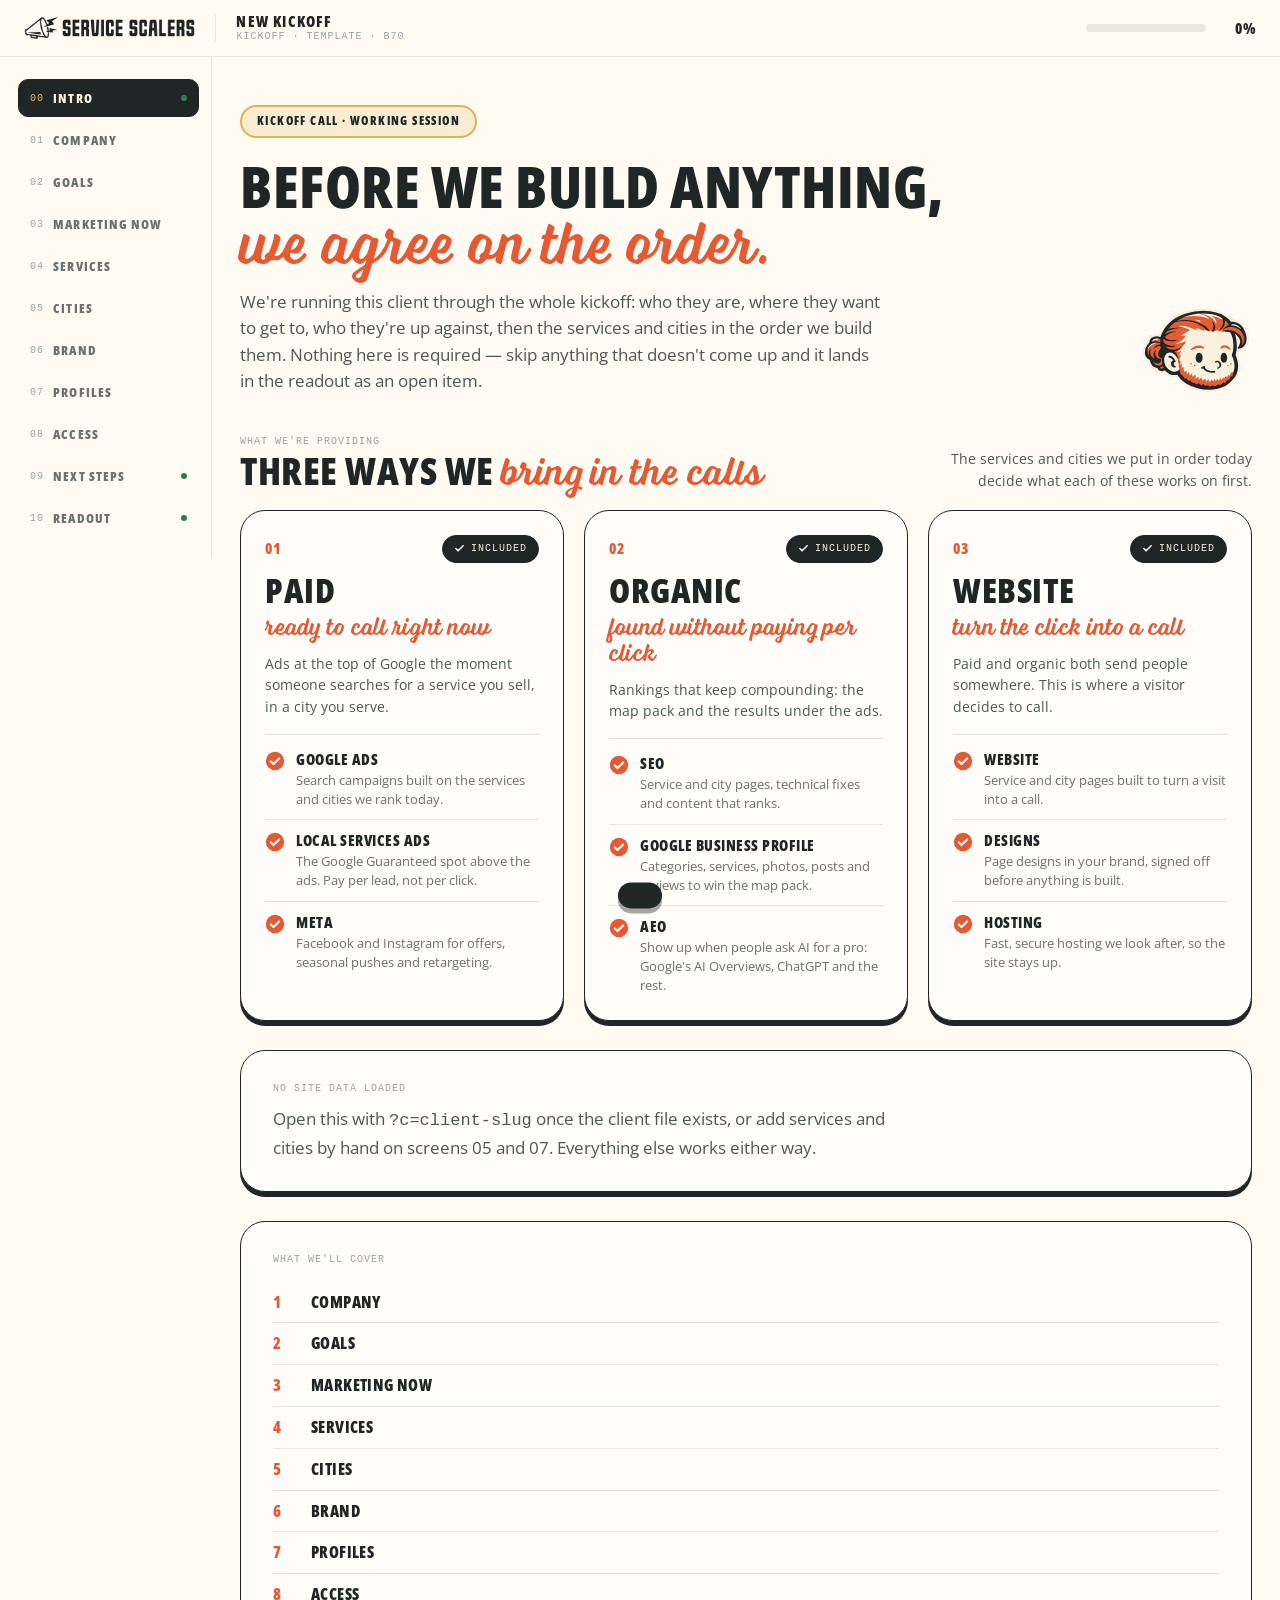
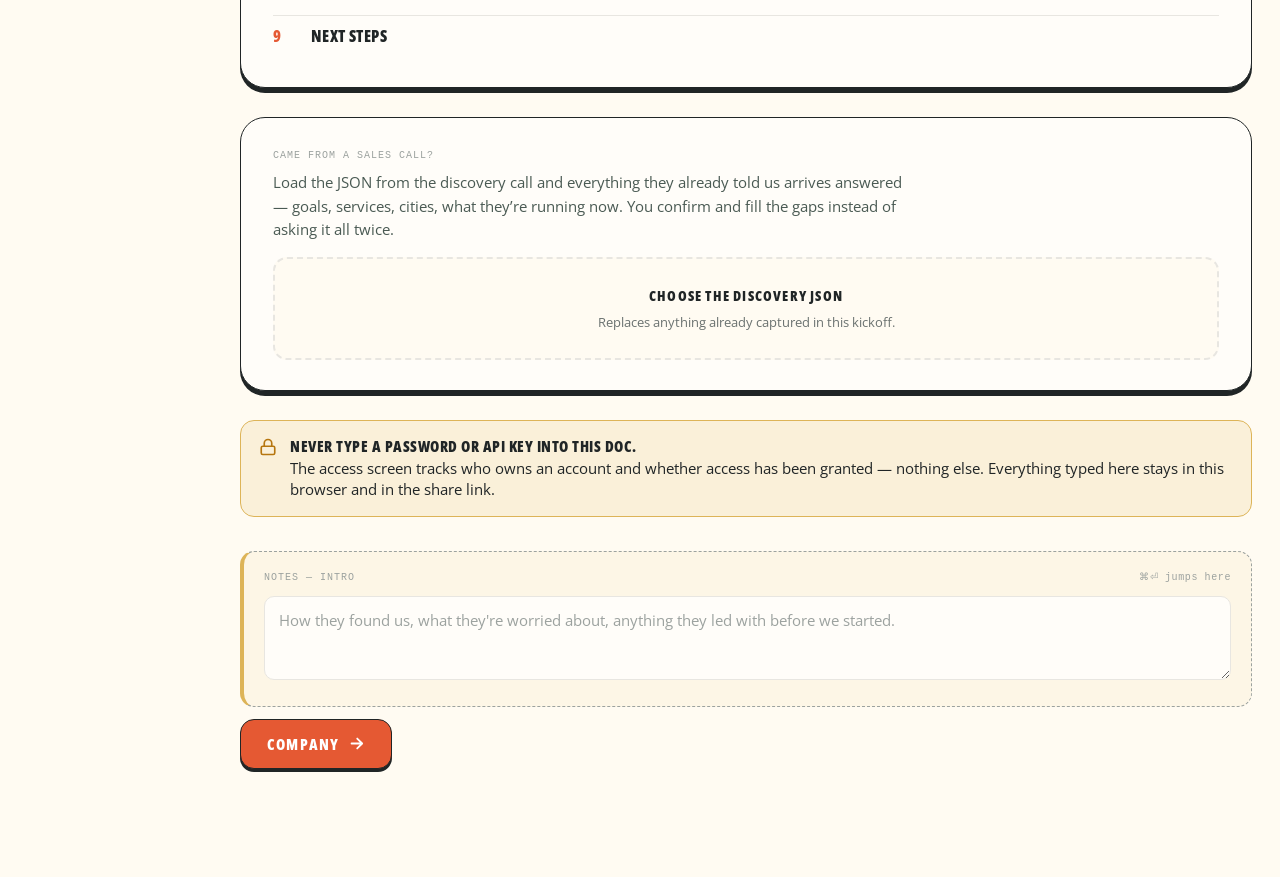
==== commit 6ea799d2: "b70 — Page list moves to a left sidebar; progress is position toward Next steps Co-Authored-By: Clau" ====
--- a/index.html
+++ b/index.html
@@ -27,13 +27,16 @@
       <div class="progpct" id="ppct">0%</div>
     </div>
   </div>
-  <div class="steps" id="pills"></div>
 </header>
+
+<div class="shell">
+<nav class="steps" id="pills" aria-label="Pages"></nav>
 
 <main class="wrap">
   <div id="boot" class="card" style="margin-top:44px">Loading kickoff…</div>
   <div class="section" id="mount"></div>
 </main>
+</div>
 
 <div class="toast" id="toast"></div>
 
--- a/css/kickoff.css
+++ b/css/kickoff.css
@@ -35,7 +35,7 @@
 
 /* ── header ───────────────────────────────────────────── */
 header{position:sticky;top:0;z-index:60;background:var(--body);border-bottom:1px solid var(--line)}
-.hbar{max-width:1060px;margin:0 auto;padding:14px 24px;display:flex;align-items:center;gap:20px}
+.hbar{padding:14px 24px;display:flex;align-items:center;gap:20px}
 .hbar img{height:24px;width:auto}
 .divider{width:1px;height:26px;background:var(--line);flex:none}
 .client{font-family:"OSCondensed",sans-serif;font-weight:800;font-size:15px;letter-spacing:1.2px;
@@ -51,13 +51,22 @@
 .progpct{font-family:"OSCondensed",sans-serif;font-weight:800;font-size:15px;letter-spacing:.3px;
   line-height:1;width:38px;text-align:right}
 
-.steps{max-width:1060px;margin:0 auto;padding:0 24px 12px;display:flex;gap:7px;overflow-x:auto;scrollbar-width:none}
+/* pages down the left: sticks under the header and scrolls on its own */
+.shell{display:grid;grid-template-columns:212px minmax(0,1fr);align-items:start}
+.shell > .wrap{width:100%}
+.steps{position:sticky;top:var(--headh,57px);max-height:calc(100vh - var(--headh,57px));overflow-y:auto;
+  padding:22px 12px 22px 18px;display:flex;flex-direction:column;gap:4px;scrollbar-width:none;
+  border-right:1px solid var(--line)}
 .steps::-webkit-scrollbar{display:none}
-.pill{display:flex;align-items:center;gap:7px;background:transparent;border:1px solid var(--line);
-  border-radius:999px;padding:6px 13px;cursor:pointer;white-space:nowrap;font-family:"OSCondensed",sans-serif;
-  font-weight:800;font-size:12px;letter-spacing:1.1px;text-transform:uppercase;color:var(--muted);
-  transition:all 150ms var(--ease)}
-.pill:hover{border-color:var(--char);color:var(--char)}
+/* an index.html cached from before the sidebar still has the list in the header */
+header > .steps{position:static;max-height:none;flex-direction:row;overflow-x:auto;padding:0 24px 12px;border-right:0}
+header > .steps .pill{width:auto}
+.pill{display:flex;align-items:center;gap:9px;width:100%;text-align:left;background:transparent;
+  border:1px solid transparent;border-radius:10px;padding:9px 11px;cursor:pointer;white-space:nowrap;
+  font-family:"OSCondensed",sans-serif;font-weight:800;font-size:13px;letter-spacing:1.1px;
+  text-transform:uppercase;color:var(--muted);transition:all 150ms var(--ease)}
+.pill .dot{margin-left:auto}
+.pill:hover{border-color:var(--line);color:var(--char)}
 .pill b{font-family:"JetBrains Mono",monospace;font-weight:500;font-size:10px;color:var(--faint)}
 .pill.on{background:var(--char);border-color:var(--char);color:var(--cream)}
 .pill.on b{color:var(--gold)}
@@ -118,7 +127,7 @@
 .f > label{font-family:"OSCondensed",sans-serif;font-weight:800;font-size:12px;letter-spacing:1.3px;
   text-transform:uppercase;color:var(--char);margin-bottom:7px}
 .f .help{font-size:13px;color:var(--muted);margin-top:6px;line-height:1.45}
-.f input[type=text],.f input[type=tel],.f input[type=email],.f input[type=number],.f textarea,.f select{
+.f input[type=text],.f input[type=tel],.f input[type=email],.f input[type=number],.f input[type=date],.f input[type=time],.f textarea,.f select{
   width:100%;border:1px solid var(--char);border-radius:12px;background:var(--body);padding:12px 14px;
   font-size:15px;transition:border-color 150ms var(--ease),background 150ms var(--ease)}
 .f input:focus,.f textarea:focus,.f select:focus{background:var(--light);box-shadow:var(--sh-sm)}
@@ -488,17 +497,142 @@
 @keyframes sway{0%{transform:rotate(-6deg)}50%{transform:rotate(-1deg)}100%{transform:rotate(-6deg)}}
 .hero{display:grid;grid-template-columns:1fr auto;gap:30px;align-items:end;padding:8px 0 34px}
 .section{padding:40px 0 0}
+/* a screen drawn inside another (the recording, on the readout) */
+.embedded{margin:26px 0 34px;padding-top:24px;border-top:1px solid var(--line)}
+.embedhead h3{font-size:24px;margin-top:6px}
+.embedhead .lede{margin-top:8px;font-size:15px}
+
+/* next steps */
+.nschan{width:100%;border-collapse:collapse;font-size:15px}
+.nschan th,.nschan td{padding:10px 12px 10px 0;border-bottom:1px solid var(--line);text-align:right;white-space:nowrap}
+.nschan th:first-child{text-align:left;white-space:normal}
+.nschan thead th{font-family:"OSCondensed",sans-serif;font-weight:800;font-size:11px;letter-spacing:1.2px;
+  text-transform:uppercase;color:var(--muted);border-bottom:1px solid var(--char)}
+.nschan tbody th{font-weight:600}
+.nschan td{font-family:"OSCondensed",sans-serif;font-weight:800;font-size:19px}
+.nschan td.chg{color:var(--ok)}
+.nschan tfoot th,.nschan tfoot td{border-bottom:0;border-top:1px solid var(--char)}
+.nschan tfoot th{font-family:"OSCondensed",sans-serif;font-weight:800;text-transform:uppercase;letter-spacing:.5px}
+.nstag{display:inline-block;margin-left:8px;padding:1px 8px;border-radius:999px;background:var(--char);color:var(--cream);
+  font-family:"JetBrains Mono",monospace;font-size:9.5px;letter-spacing:1px;text-transform:uppercase;vertical-align:2px}
+.nstag.new{background:var(--orange);color:#fff}
+.nsin{width:4.5ch;field-sizing:content;min-width:2ch;text-align:right;background:transparent;border:0;
+  border-bottom:1.5px dashed var(--faint);padding:0;font:inherit;color:var(--char)}
+.nsin:hover{border-bottom-color:var(--muted)}
+.nsin:focus{outline:none;border-bottom:1.5px solid var(--orange)}
+.nschgap{margin-top:14px;font-size:16px;color:var(--green-text)}
+.nschgap strong{color:var(--char)}
+
+.nshero{padding:34px 36px}
+.nsrev{display:grid;grid-template-columns:1fr auto 1fr;gap:24px;align-items:end}
+.nsbig{font-family:"OSCondensed",sans-serif;font-weight:800;font-size:clamp(40px,6vw,64px);line-height:1;
+  letter-spacing:.3px;margin-top:8px;color:var(--cream)}
+.nsbig.gold{color:var(--gold)}
+.nsbig .per{font-size:.4em;color:#8d9490;margin-left:4px}
+.nsarrow{color:var(--orange);padding-bottom:14px}
+.nsarrow svg{width:30px;height:30px}
+.nsgap{margin-top:18px;padding-top:16px;border-top:1px solid #3a4143;font-size:15px;color:#c9c3b4}
+.nsgap .cond{color:var(--orange);font-size:19px;text-transform:uppercase}
+.nsfun{margin-top:22px;padding-top:20px;border-top:1px solid #3a4143}
+.nssteps{display:grid;grid-template-columns:minmax(0,1fr) auto minmax(0,1fr) auto minmax(0,1fr) auto minmax(0,1fr) auto minmax(0,1.2fr);
+  align-items:start;gap:10px 14px;margin-top:14px}
+.nsfun.win{margin-top:24px}
+.nsfun.win .mlabel{color:var(--gold)}
+.nsstep{min-width:0}
+.nsstep .v{font-family:"OSCondensed",sans-serif;font-weight:800;font-size:34px;line-height:1;color:var(--cream);min-height:34px}
+.nsstep:last-child .v{color:var(--gold)}
+.nsstep .l{font-family:"OSCondensed",sans-serif;font-weight:800;font-size:11px;letter-spacing:1.4px;
+  text-transform:uppercase;color:#8d9490;margin-top:6px}
+.nsstep .s{font-size:12px;color:#a3aaa6;margin-top:2px}
+.nsop{font-family:"OSCondensed",sans-serif;font-weight:800;font-size:26px;line-height:34px;color:var(--orange)}
+/* The goal row's inputs read as the numbers themselves: no box, just a
+   dashed underline that says "you can change this". */
+.nsrate{display:inline-flex;align-items:baseline;gap:0;white-space:nowrap;cursor:text}
+.nsorder{display:inline-flex;align-items:baseline;cursor:text;font-family:"OSCondensed",sans-serif;
+  font-weight:800;font-size:34px;line-height:1;color:var(--cream)}
+.nsrate input,.nsorder input{background:transparent;border:0;border-bottom:1.5px dashed #6f7775;border-radius:0;
+  padding:0;margin:0;color:var(--cream);field-sizing:content;transition:border-color 150ms var(--ease)}
+.nsrate input{font-family:inherit;font-size:12px;font-weight:700;width:2.6ch;min-width:1.6ch}
+.nsorder input{font:inherit;width:4.4ch;min-width:2ch}
+.nsrate input:hover,.nsorder input:hover{border-bottom-color:#a3aaa6}
+.nsrate input:focus,.nsorder input:focus{border-bottom:1.5px solid var(--gold);outline:none}
+.nsoff{margin-top:14px;padding:10px 14px;border:1px solid rgba(221,180,88,.5);border-radius:12px;
+  background:rgba(221,180,88,.08);font-size:13.5px;color:#e6d6ae;display:flex;align-items:center;gap:12px;flex-wrap:wrap}
+.nsoff .btn{color:var(--cream);border-color:#5a6264}
+.nsreset{background:none;border:0;padding:0;margin-left:6px;color:var(--gold);font:inherit;text-decoration:underline;
+  text-underline-offset:3px;cursor:pointer}
+.nshint{margin-top:6px;font-size:12px;color:#8d9490}
+.nsneed{margin-top:18px;font-size:16px;color:#c9c3b4}
+.nsneed strong{color:var(--orange);font-family:"OSCondensed",sans-serif;font-weight:800;font-size:19px;
+  letter-spacing:.3px;text-transform:uppercase}
+.nsplan{list-style:none;margin:16px 0 0;padding:0;counter-reset:none}
+.nsplan li{display:flex;gap:14px;align-items:flex-start;padding:13px 0;border-bottom:1px solid var(--line)}
+.nsplan li:last-child{border-bottom:none}
+.nsplan .k{flex:none;width:30px;height:30px;border-radius:999px;background:var(--char);color:var(--cream);
+  display:flex;align-items:center;justify-content:center;font-family:"OSCondensed",sans-serif;font-weight:800;font-size:15px}
+.nsplan .w{font-family:"OSCondensed",sans-serif;font-weight:800;font-size:19px;letter-spacing:.4px;text-transform:uppercase;
+  line-height:1.2;padding-top:4px}
+.nsplan .y{font-size:14px;color:var(--muted);margin-top:3px}
+.nsreset.dark-on-light{color:var(--orange-h);margin-left:0;font-size:14px}
+.nsbye{text-align:center;padding:30px 0 10px}
+.nsbye h2{font-size:clamp(34px,5vw,54px)}
+.nsbye h2 .volt{font-size:1.12em}
+.nsbye p{margin:14px auto 0;max-width:560px;font-size:16px;color:var(--green-text)}
+
+/* intro: what we're providing */
+.offhead{display:flex;align-items:flex-end;justify-content:space-between;gap:24px;margin:6px 0 18px;flex-wrap:wrap}
+.offhead h2 .volt{font-size:1.1em}
+.offhead .aside{margin:0;font-size:14px;color:var(--green-text);max-width:330px;text-align:right}
+.offgrid{display:grid;grid-template-columns:repeat(3,minmax(0,1fr));gap:20px;margin-bottom:29px}
+.offer{background:var(--light);border:1px solid var(--char);border-radius:25px;box-shadow:var(--sh);
+  padding:24px 24px 14px;display:flex;flex-direction:column;min-width:0;transition:all 150ms var(--ease)}
+.offer.off{background:transparent;border:1px dashed var(--faint);box-shadow:none}
+.offtop{display:flex;align-items:center;justify-content:space-between;gap:10px}
+.offer .num{font-family:"OSCondensed",sans-serif;font-weight:800;font-size:15px;letter-spacing:1.4px;color:var(--orange)}
+.offer h3{font-size:34px;line-height:1;margin-top:10px}
+.offer .tag{font-size:26px;line-height:1;margin-top:6px}
+.offer .blurb{margin:14px 0 0;font-size:14px;color:var(--green-text)}
+.offer.off .num,.offer.off h3{color:var(--muted)}
+.offer.off .tag{color:var(--faint)}
+.offsw{display:inline-flex;align-items:center;gap:6px;font-family:"JetBrains Mono",monospace;font-size:10px;
+  letter-spacing:1px;text-transform:uppercase;border-radius:999px;padding:5px 11px;cursor:pointer;min-height:28px;
+  background:var(--char);color:var(--cream);border:1px solid var(--char);transition:all 150ms var(--ease)}
+.offsw svg{width:11px;height:11px}
+.offsw:hover{background:#000}
+.offer.off .offsw{background:transparent;color:var(--muted);border-color:var(--faint)}
+.offer.off .offsw:hover{border-color:var(--char);color:var(--char)}
+.offlist{list-style:none;margin:16px 0 0;padding:4px 0 0;border-top:1px solid var(--line)}
+.offlist li{display:flex;gap:11px;align-items:flex-start;padding:11px 0;border-bottom:1px solid var(--line)}
+.offlist li:last-child{border-bottom:none}
+.offlist .mk{flex:none;margin-top:1px}
+.offlist .n{font-family:"OSCondensed",sans-serif;font-weight:800;font-size:15px;letter-spacing:.5px;
+  text-transform:uppercase;line-height:1.2}
+.offlist .w{font-size:13px;line-height:1.45;margin-top:3px;color:var(--muted)}
+.offlist li.off .n{color:var(--muted)}
+
 .warn{display:flex;gap:13px;align-items:flex-start;background:rgba(221,180,88,.16);border:1px solid var(--gold);
   border-radius:14px;padding:15px 18px;margin-bottom:24px;font-size:14.5px;line-height:1.5;color:var(--char)}
 .warn svg{flex:none;margin-top:2px;color:var(--warn)}
 .warn strong{font-family:"OSCondensed",sans-serif;font-weight:800;letter-spacing:.5px;text-transform:uppercase}
+.slfix{margin-top:8px;background:rgba(221,180,88,.16);border:1px solid var(--gold);border-radius:10px;
+  padding:8px 11px;font-size:13px;line-height:1.45;color:var(--char)}
+.slfix:empty{display:none}
+.slfix strong{font-family:"OSCondensed",sans-serif;font-weight:800;letter-spacing:.3px}
 
 @media (max-width:760px){
   .hero{grid-template-columns:1fr}.sam{display:none}
+  .offgrid{grid-template-columns:1fr}
+  .nsrev{grid-template-columns:1fr;gap:18px}.nsarrow{display:none}
+  .nssteps{grid-template-columns:repeat(2,minmax(0,1fr));gap:18px 16px}.nssteps .nsop{display:none}.offhead .aside{text-align:left}
   .card{padding:22px 20px;border-radius:20px}
   .dark{padding:24px 22px;border-radius:20px}
   .pos{width:30px;font-size:21px}.arrows{display:none}
   .prog{min-width:96px}.client .sub{display:none}.saved{display:none}
+  /* phones: the page list folds back into a strip under the header */
+  .shell{display:block}
+  .steps{position:sticky;top:var(--headh,57px);z-index:50;max-height:none;flex-direction:row;overflow-x:auto;
+    overflow-y:hidden;padding:10px 16px;gap:6px;background:var(--body);border-right:0;border-bottom:1px solid var(--line)}
+  .pill{width:auto;padding:6px 12px;font-size:12px}
   .dl{grid-template-columns:1fr;gap:3px 0}
   .dl dd{margin-bottom:10px}
   .rrow{grid-template-columns:1fr !important}
@@ -510,7 +644,45 @@
   .upfile{flex-wrap:wrap}
   .rowhead{display:none !important}
 }
+/* the client document — hidden on screen, the only thing that prints */
+.printdoc{display:none}
+
+.cover{padding:52px 46px 46px}
+.covertop{display:flex;justify-content:space-between;align-items:baseline;gap:20px}
+.cover h1{font-size:52px;line-height:1.02;margin:30px 0 0;letter-spacing:-.5px}
+.covermkt{font-family:"OSCondensed",sans-serif;font-size:17px;letter-spacing:2.4px;
+  text-transform:uppercase;color:var(--orange);margin-top:12px}
+.coverline{height:3px;width:64px;background:var(--orange);margin:30px 0 24px;border-radius:2px}
+.coverlede{font-size:17px;line-height:1.6;max-width:60ch;margin:0;color:#d7d9d4}
+.coverweb{font-family:"OSCondensed",sans-serif;font-size:14px;letter-spacing:1.6px;
+  text-transform:uppercase;color:#8d9490;margin-top:30px}
+
+.docrule{display:flex;align-items:center;gap:16px;margin:40px 0 22px}
+.docrule::before,.docrule::after{content:"";flex:1;height:2px;background:var(--line)}
+.docrule span{font-family:"OSCondensed",sans-serif;font-size:12px;letter-spacing:2.2px;
+  text-transform:uppercase;color:var(--muted);white-space:nowrap}
+
+.asklist{list-style:none;counter-reset:ask;margin:18px 0 0;padding:0}
+.asklist li{counter-increment:ask;position:relative;padding:0 0 18px 44px;margin-top:18px;
+  border-bottom:1px solid var(--line)}
+.asklist li:last-child{border-bottom:0;padding-bottom:0}
+.asklist li::before{content:counter(ask);position:absolute;left:0;top:-2px;width:28px;height:28px;
+  display:flex;align-items:center;justify-content:center;background:var(--orange);color:#fff;
+  border-radius:50%;font-family:"OSCondensed",sans-serif;font-weight:800;font-size:14px}
+.asklist .w{display:block;font-family:"OSCondensed",sans-serif;font-weight:800;font-size:13px;
+  letter-spacing:1.6px;text-transform:uppercase;color:var(--muted)}
+.asklist .a{display:block;font-size:17px;line-height:1.5;margin-top:5px}
+
 @media print{
+  /* keep the brand in the PDF — this is emailed, not photocopied */
+  *{-webkit-print-color-adjust:exact;print-color-adjust:exact}
+  @page{margin:14mm}
+  .screenonly{display:none!important}
+  .printdoc{display:block}
+  .printdoc .cover{break-after:page;page-break-after:always}
+  .printdoc .docsec,.printdoc .asks,.printdoc .card,.printdoc .dark{break-inside:avoid}
+  .printdoc .docrule{margin-top:0}
+  .shell{display:block}
   header,.steps,.navrow,.tools,.arrows,.grip,.toast,.tabs,.skiprow,.notebtn,.newrow,.pnhint{display:none!important}
   .pagenote{border:1px solid var(--line);background:#fff;break-inside:avoid}
   body{background:#fff}
@@ -518,5 +690,39 @@
   .dark{background:#fff;color:var(--char);border:1px solid var(--char)}
   .dark h2,.dark h3,.dark .kpi .v{color:var(--char)}
   .dark .mlabel,.dark .kpi .l,.dark .dl dt{color:var(--muted)}
+  /* …except in the client document, where the dark panels are the design */
+  .printdoc .dark{background:var(--char);color:var(--cream);border:0}
+  .printdoc .dark h2,.printdoc .dark h3,.printdoc .dark .kpi .v{color:var(--cream)}
+  .printdoc .dark .mlabel{color:var(--orange)}
+  .printdoc .cover .covertop .mlabel{color:#8d9490}
   pre.raw{background:#fff;color:var(--char);border:1px solid var(--line)}
 }
+
+/* the Leadsie link — a URL you copy, not a field you edit */
+.linkrow{display:flex;align-items:center;gap:12px;flex-wrap:wrap;margin-top:18px;
+  padding:14px 16px;background:var(--light);border:2px solid var(--line);border-radius:12px}
+.linkrow code{flex:1;min-width:220px;font-family:ui-monospace,SFMono-Regular,Menlo,monospace;
+  font-size:13px;color:var(--char);word-break:break-all;line-height:1.4}
+.linkrow .btn{flex:none}
+
+/* the recording screen — proposals and quotes */
+.plist{margin-top:18px;border-top:1px solid var(--line)}
+.prow{display:grid;grid-template-columns:1fr auto;gap:6px 16px;align-items:center;
+  padding:14px 0;border-bottom:1px solid var(--line)}
+.prow.done{opacity:.55}
+.pwhere{grid-column:1;font-family:"OSCondensed",sans-serif;font-size:11px;letter-spacing:1.4px;
+  text-transform:uppercase;color:var(--muted)}
+.pval{grid-column:1;font-size:16px;line-height:1.45;word-break:break-word}
+.pnow{grid-column:1;font-size:13px;color:var(--risk)}
+.pact{grid-column:2;grid-row:1 / span 3;align-self:center}
+
+.quo{display:flex;gap:14px;align-items:flex-start;margin-top:18px;padding-left:2px}
+.quotick{flex:none;width:26px;height:26px;border-radius:8px;border:2px solid var(--line);
+  background:var(--cream);cursor:pointer;display:flex;align-items:center;justify-content:center;
+  padding:0;color:transparent;transition:background .12s,border-color .12s}
+.quo.on .quotick{background:var(--ok,#2f7d5b);border-color:var(--ok,#2f7d5b);color:#fff}
+.quotick svg{stroke:currentColor}
+.qtext{font-size:17px;line-height:1.55}
+.qwho{font-family:"OSCondensed",sans-serif;font-size:11px;letter-spacing:1.4px;
+  text-transform:uppercase;color:var(--muted);margin-top:5px}
+.quo:not(.on) .qtext{color:var(--muted)}
